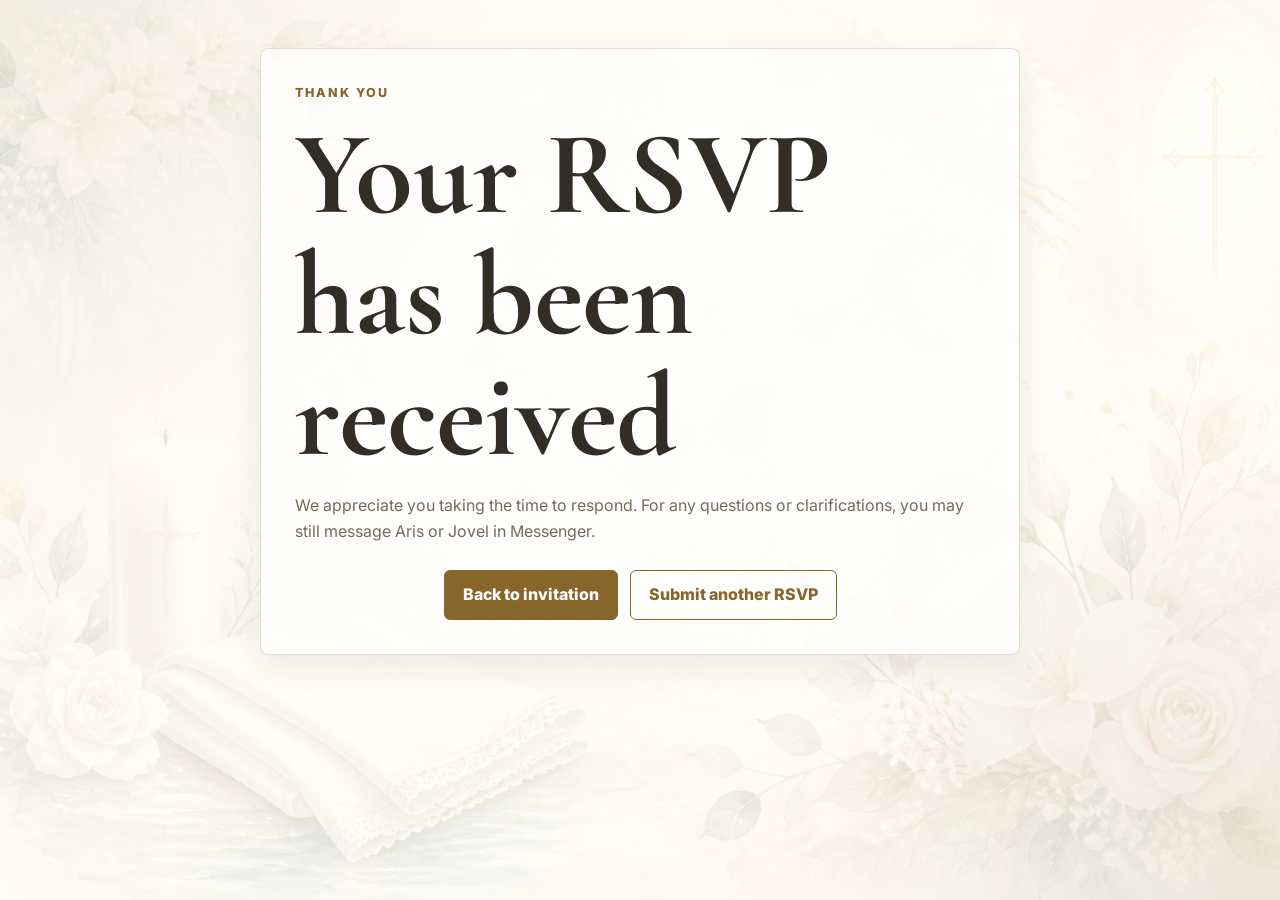
==== confirmation.html @ 17759af7 "Add RSVP confirmation page" ====
<!DOCTYPE html>
<html lang="en">
<head>
    <meta charset="UTF-8">
    <meta name="viewport" content="width=device-width, initial-scale=1.0">
    <title>RSVP Confirmed | Melinoe Zyla Edria Almase Baptism</title>
    <link rel="preconnect" href="https://fonts.googleapis.com">
    <link rel="preconnect" href="https://fonts.gstatic.com" crossorigin>
    <link href="https://fonts.googleapis.com/css2?family=Cormorant+Garamond:wght@500;600;700&family=Inter:wght@400;500;600;700&family=Parisienne&display=swap" rel="stylesheet">
    <link rel="stylesheet" href="styles.css">
</head>
<body class="invitation-opened" data-theme="gold">
    <main class="rsvp-shell">
        <div class="rsvp-layout">
            <section class="rsvp-card">
                <p class="eyebrow">Thank You</p>
                <h1>Your RSVP has been received</h1>
                <p class="helper-text">We appreciate you taking the time to respond. For any questions or clarifications, you may still message Aris or Jovel in Messenger.</p>
                <div class="hero-actions">
                    <a class="button" href="index.html">Back to invitation</a>
                    <a class="button secondary-button" href="rsvp.html">Submit another RSVP</a>
                </div>
            </section>
        </div>
    </main>
</body>
</html>
---- styles.css ----
:root {
    --paper: #fffdf7;
    --paper-strong: #f5ecd7;
    --ink: #332e25;
    --muted: #746b58;
    --accent: #c59a4a;
    --accent-strong: #88652a;
    --accent-soft: #efe1ba;
    --line: rgba(117, 88, 39, 0.2);
    --shadow: 0 18px 60px rgba(66, 45, 34, 0.16);
    --panel: rgba(255, 251, 243, 0.78);
}

* {
    box-sizing: border-box;
}

[hidden] {
    display: none !important;
}

html {
    scroll-behavior: smooth;
}

body {
    margin: 0;
    color: var(--ink);
    background:
        radial-gradient(circle at top left, rgba(197, 154, 74, 0.12), transparent 32%),
        radial-gradient(circle at bottom right, rgba(136, 101, 42, 0.14), transparent 28%),
        var(--paper);
    font-family: "Inter", Arial, sans-serif;
    line-height: 1.6;
}

body:not(.invitation-opened) {
    overflow: hidden;
}

body::before {
    content: "";
    position: fixed;
    inset: 0;
    z-index: -1;
    background-image: url("images/baptism-watercolor-hero.png");
    background-position: center top;
    background-size: cover;
    opacity: 0.16;
}

a {
    color: var(--accent-strong);
    font-weight: 700;
    text-decoration: none;
}

.opening-screen {
    position: fixed;
    inset: 0;
    z-index: 50;
    display: grid;
    place-items: center;
    padding: 28px;
    background:
        linear-gradient(rgba(255, 248, 236, 0.52), rgba(255, 249, 240, 0.88)),
        url("images/baptism-watercolor-hero.png");
    background-position: center;
    background-size: cover;
    transition: opacity 700ms ease, visibility 700ms ease;
}

.opening-screen.is-open {
    opacity: 0;
    visibility: hidden;
    pointer-events: none;
}

.envelope-stage {
    display: grid;
    grid-template-columns: minmax(280px, 420px) minmax(280px, 520px);
    align-items: center;
    gap: clamp(28px, 6vw, 72px);
    width: min(980px, 100%);
}

.envelope {
    position: relative;
    width: min(420px, 86vw);
    aspect-ratio: 1.28;
    margin: auto;
    filter: drop-shadow(0 24px 42px rgba(64, 44, 35, 0.22));
    perspective: 1000px;
}

.envelope-back,
.envelope-left,
.envelope-right,
.envelope-bottom,
.envelope-flap {
    position: absolute;
    inset: 0;
    border-radius: 8px;
}

.envelope-back {
    background: linear-gradient(145deg, #fffaf0, var(--accent-soft));
    border: 1px solid rgba(255, 255, 255, 0.8);
}

.invitation-card {
    position: absolute;
    left: 8%;
    right: 8%;
    bottom: 16%;
    z-index: 2;
    min-height: 74%;
    padding: 30px 22px 20px;
    text-align: center;
    border-radius: 8px;
    border: 1px solid var(--line);
    background: rgba(255, 255, 255, 0.92);
    transform: translateY(38%);
    transition: transform 950ms cubic-bezier(.2, .8, .2, 1);
}

.invitation-card h2 {
    font-size: clamp(2rem, 5vw, 3.5rem);
}

.invitation-card p:last-child {
    margin: 12px 0 0;
    color: var(--muted);
    font-weight: 700;
}

.envelope-left {
    z-index: 3;
    clip-path: polygon(0 0, 52% 50%, 0 100%);
    background: linear-gradient(125deg, #fff4df, var(--accent-soft));
}

.envelope-right {
    z-index: 3;
    clip-path: polygon(100% 0, 48% 50%, 100% 100%);
    background: linear-gradient(235deg, #fff9ee, var(--accent-soft));
}

.envelope-bottom {
    z-index: 4;
    clip-path: polygon(0 100%, 50% 42%, 100% 100%);
    background: linear-gradient(0deg, #fff0d2, var(--accent-soft));
}

.envelope-flap {
    z-index: 5;
    clip-path: polygon(0 0, 50% 58%, 100% 0);
    background: linear-gradient(180deg, #fff8e8, var(--accent-soft));
    transform-origin: top center;
    transition: transform 800ms cubic-bezier(.2, .8, .2, 1), z-index 800ms step-end;
}

.wax-seal {
    position: absolute;
    left: 50%;
    top: 48%;
    z-index: 6;
    display: grid;
    place-items: center;
    width: 54px;
    height: 54px;
    border-radius: 50%;
    background: var(--accent-strong);
    color: #fff;
    font-family: "Cormorant Garamond", Georgia, serif;
    font-size: 2rem;
    line-height: 1;
    transform: translate(-50%, -50%);
    box-shadow: 0 8px 22px rgba(70, 45, 36, 0.22);
    transition: opacity 400ms ease, transform 500ms ease;
}

.opening-copy {
    text-align: center;
}

.opening-copy h1 {
    font-size: clamp(3rem, 9vw, 6.5rem);
}

.opening-copy p:not(.script) {
    width: min(460px, 100%);
    margin: 18px auto 0;
    color: var(--muted);
    font-weight: 600;
}

.opening-screen.is-opening .envelope-flap {
    z-index: 1;
    transform: rotateX(178deg);
}

.opening-screen.is-opening .invitation-card {
    transform: translateY(-18%);
}

.opening-screen.is-opening .wax-seal {
    opacity: 0;
    transform: translate(-50%, -50%) scale(0.7);
}

.floating-petals span {
    position: absolute;
    top: -8%;
    width: 14px;
    height: 22px;
    border-radius: 80% 0 80% 0;
    background: rgba(255, 255, 255, 0.82);
    box-shadow: 0 0 0 1px rgba(197, 154, 74, 0.16);
    animation: petal-fall 9s linear infinite;
}

.floating-petals span:nth-child(1) { left: 10%; animation-delay: 0s; }
.floating-petals span:nth-child(2) { left: 24%; animation-delay: 2s; }
.floating-petals span:nth-child(3) { left: 46%; animation-delay: 1s; }
.floating-petals span:nth-child(4) { left: 64%; animation-delay: 3s; }
.floating-petals span:nth-child(5) { left: 78%; animation-delay: 1.6s; }
.floating-petals span:nth-child(6) { left: 90%; animation-delay: 4s; }

@keyframes petal-fall {
    0% {
        transform: translate3d(0, 0, 0) rotate(0deg);
        opacity: 0;
    }
    12% {
        opacity: 0.9;
    }
    100% {
        transform: translate3d(-42px, 112vh, 0) rotate(280deg);
        opacity: 0;
    }
}

.hero {
    min-height: 94svh;
    display: grid;
    place-items: center;
    padding: 88px 20px 48px;
    background-image:
        linear-gradient(rgba(255, 248, 236, 0.42), rgba(255, 249, 240, 0.8)),
        url("images/baptism-watercolor-hero.png");
    background-position: center;
    background-size: cover;
}

.hero-overlay {
    width: min(780px, 100%);
    text-align: center;
    padding: clamp(24px, 5vw, 54px);
    border: 1px solid rgba(255, 255, 255, 0.72);
    background: var(--panel);
    box-shadow: var(--shadow);
    backdrop-filter: blur(10px);
}

.script {
    margin: 0;
    color: var(--accent-strong);
    font-family: "Parisienne", cursive;
    font-size: clamp(2rem, 7vw, 4.5rem);
    line-height: 1;
}

h1,
h2,
h3 {
    margin: 0;
    font-family: "Cormorant Garamond", Georgia, serif;
    letter-spacing: 0;
    line-height: 1.02;
}

h1 {
    margin-top: 8px;
    font-size: clamp(3rem, 11vw, 7.4rem);
    font-weight: 700;
}

h2 {
    font-size: clamp(2.1rem, 5vw, 4rem);
    font-weight: 700;
}

.parents {
    max-width: 580px;
    margin: 22px auto 0;
    color: var(--muted);
    font-size: 1.05rem;
}

.event-strip {
    display: grid;
    gap: 10px;
    margin: 28px auto 0;
    padding: 18px;
    border-top: 1px solid var(--line);
    border-bottom: 1px solid var(--line);
    color: var(--ink);
    font-weight: 700;
}

.hero-actions {
    display: flex;
    flex-wrap: wrap;
    justify-content: center;
    gap: 12px;
    margin-top: 26px;
}

.button,
.editor-toggle {
    display: inline-flex;
    align-items: center;
    justify-content: center;
    min-height: 46px;
    padding: 11px 18px;
    border: 1px solid var(--accent-strong);
    border-radius: 6px;
    background: var(--accent-strong);
    color: #fff;
    font: inherit;
    font-weight: 800;
    cursor: pointer;
}

.secondary-button,
.button.secondary {
    background: transparent;
    color: var(--accent-strong);
}

main {
    overflow: hidden;
}

section {
    width: min(1080px, calc(100% - 32px));
    margin: 0 auto;
    padding: clamp(48px, 8vw, 88px) 0;
}

.intro-band,
.rsvp,
.attire-section,
.gift-section {
    text-align: center;
}

.intro-band,
.rsvp {
    max-width: 780px;
}

.intro-band p:last-child,
.rsvp p:last-child,
.attire-section p,
.gift-section p {
    margin-top: 18px;
    color: var(--muted);
    font-size: 1.05rem;
}

.eyebrow {
    margin: 0 0 12px;
    color: var(--accent-strong);
    font-size: 0.78rem;
    font-weight: 800;
    letter-spacing: 0.16em;
    text-transform: uppercase;
}

.details-grid {
    display: grid;
    grid-template-columns: repeat(2, minmax(0, 1fr));
    gap: 18px;
}

.details-grid article,
.gallery-card,
.palette-card,
.gift-card,
.attire-guidance article {
    padding: clamp(18px, 4vw, 28px);
    border: 1px solid var(--line);
    border-radius: 8px;
    background: rgba(255, 255, 255, 0.72);
    box-shadow: 0 12px 32px rgba(40, 32, 26, 0.08);
}

.details-grid h2 {
    font-size: clamp(2rem, 4vw, 3.2rem);
}

.gallery-section {
    text-align: center;
}

.gallery-grid {
    display: grid;
    grid-template-columns: repeat(3, minmax(0, 1fr));
    gap: 18px;
    margin-top: 30px;
}

.gallery-card {
    padding: 10px;
}

.gallery-card img {
    display: block;
    width: 100%;
    aspect-ratio: 3 / 4;
    object-fit: cover;
    border-radius: 6px;
}

.palette-grid {
    display: grid;
    grid-template-columns: repeat(4, minmax(0, 1fr));
    gap: 16px;
    margin-top: 28px;
}

.palette-card strong,
.palette-card span,
.gift-card img,
.attire-guidance h3 {
    display: block;
}

.palette-card strong,
.attire-guidance h3 {
    font-size: 1.5rem;
    color: var(--accent-strong);
}

.palette-card span:last-child,
.attire-guidance p:last-child {
    color: var(--muted);
}

.palette-swatch {
    width: 72px;
    height: 72px;
    margin: 0 auto 14px;
    border-radius: 50%;
    border: 1px solid rgba(0, 0, 0, 0.12);
    box-shadow: inset 0 0 0 6px rgba(255, 255, 255, 0.42);
}

.palette-swatch.cream { background: #f4efe3; }
.palette-swatch.champagne { background: #e3cfaa; }
.palette-swatch.beige { background: #d4b997; }
.palette-swatch.taupe { background: #b9a28d; }

.attire-guidance {
    display: grid;
    grid-template-columns: repeat(2, minmax(0, 1fr));
    gap: 18px;
    margin-top: 24px;
}

.godparents {
    text-align: center;
}

.name-list {
    display: flex;
    flex-wrap: wrap;
    justify-content: center;
    gap: 12px;
    margin-top: 28px;
}

.name-list span {
    min-width: 148px;
    padding: 12px 16px;
    border: 1px solid var(--line);
    border-radius: 999px;
    background: var(--paper-strong);
    color: var(--accent-strong);
    font-weight: 800;
}

.schedule {
    border-top: 1px solid var(--line);
    border-bottom: 1px solid var(--line);
}

.schedule ol {
    display: grid;
    grid-template-columns: repeat(4, minmax(0, 1fr));
    gap: 16px;
    margin: 28px 0 0;
    padding: 0;
    list-style: none;
}

.schedule li {
    min-height: 172px;
    padding: 22px;
    border-radius: 8px;
    background: rgba(255, 255, 255, 0.66);
    border: 1px solid var(--line);
}

.schedule strong,
.schedule span {
    display: block;
}

.schedule strong {
    margin-bottom: 10px;
    color: var(--accent-strong);
}

.gift-grid {
    display: grid;
    grid-template-columns: repeat(2, minmax(0, 1fr));
    gap: 18px;
    margin-top: 28px;
}

.gift-card {
    padding: 14px;
}

.gift-card img {
    width: 100%;
    aspect-ratio: 1;
    object-fit: contain;
    border-radius: 6px;
    background: #fff;
}

.gift-card.is-hidden,
.gift-grid.is-hidden {
    display: none;
}

footer {
    padding: 34px 20px;
    text-align: center;
    color: var(--muted);
}

.editor-toggle {
    position: fixed;
    right: 16px;
    bottom: 16px;
    z-index: 11;
    margin: 0;
    box-shadow: var(--shadow);
}

.editor-panel {
    position: fixed;
    top: 0;
    right: 0;
    z-index: 12;
    width: min(420px, 100%);
    height: 100svh;
    overflow: auto;
    padding: 22px;
    background: #fff;
    box-shadow: -18px 0 50px rgba(29, 25, 23, 0.18);
}

.editor-header {
    display: flex;
    align-items: flex-start;
    justify-content: space-between;
    gap: 18px;
    margin-bottom: 18px;
}

.editor-header h2 {
    font-size: 2rem;
}

.icon-button {
    width: 38px;
    height: 38px;
    border: 1px solid var(--line);
    border-radius: 50%;
    background: #fff;
    color: var(--ink);
    font: inherit;
    font-weight: 800;
    cursor: pointer;
}

label {
    display: grid;
    gap: 6px;
    margin-bottom: 14px;
    color: var(--muted);
    font-size: 0.86rem;
    font-weight: 800;
}

input,
textarea,
select {
    width: 100%;
    border: 1px solid var(--line);
    border-radius: 6px;
    padding: 10px 12px;
    color: var(--ink);
    font: inherit;
}

.editor-actions {
    display: flex;
    flex-wrap: wrap;
    gap: 10px;
}

.editor-note {
    color: var(--muted);
    font-size: 0.9rem;
}

.reveal {
    opacity: 0;
    transform: translateY(18px);
    transition: opacity 600ms ease, transform 600ms ease;
}

.reveal.is-visible {
    opacity: 1;
    transform: translateY(0);
}

.rsvp-shell {
    min-height: 100svh;
    padding: 48px 16px 64px;
}

.rsvp-layout {
    width: min(1020px, 100%);
    margin: 0 auto;
    display: grid;
    grid-template-columns: minmax(0, 1fr);
    gap: 18px;
}

.rsvp-card,
.rsvp-side {
    padding: clamp(22px, 4vw, 34px);
    border: 1px solid var(--line);
    border-radius: 8px;
    background: rgba(255, 255, 255, 0.76);
    box-shadow: 0 12px 32px rgba(40, 32, 26, 0.08);
}

.rsvp-card {
    max-width: 760px;
    margin: 0 auto;
    width: 100%;
}

.rsvp-card form {
    display: grid;
    gap: 14px;
    margin-top: 22px;
}

.rsvp-card .form-grid {
    display: grid;
    grid-template-columns: repeat(2, minmax(0, 1fr));
    gap: 14px;
}

.full-width {
    grid-column: 1 / -1;
}

.helper-text,
.status-text,
.rsvp-side p,
.rsvp-side li {
    color: var(--muted);
}

.status-text {
    min-height: 24px;
    margin: 0;
    font-weight: 600;
}

.back-link {
    display: inline-flex;
    margin-bottom: 18px;
}

.hidden-field {
    display: none !important;
}

@media (max-width: 860px) {
    .gallery-grid,
    .palette-grid,
    .details-grid,
    .schedule ol,
    .rsvp-layout,
    .rsvp-card .form-grid,
    .attire-guidance,
    .gift-grid {
        grid-template-columns: 1fr;
    }

    .schedule li {
        min-height: 0;
    }
}

@media (max-width: 760px) {
    .opening-screen {
        padding: 20px;
    }

    .envelope-stage {
        grid-template-columns: 1fr;
        gap: 24px;
    }

    .envelope {
        width: min(340px, 88vw);
    }

    .opening-copy {
        align-self: start;
    }

    .hero {
        min-height: 92svh;
        padding-top: 92px;
    }
}

@media (prefers-reduced-motion: reduce) {
    *,
    *::before,
    *::after {
        animation-duration: 0.01ms !important;
        animation-iteration-count: 1 !important;
        scroll-behavior: auto !important;
        transition-duration: 0.01ms !important;
    }
}
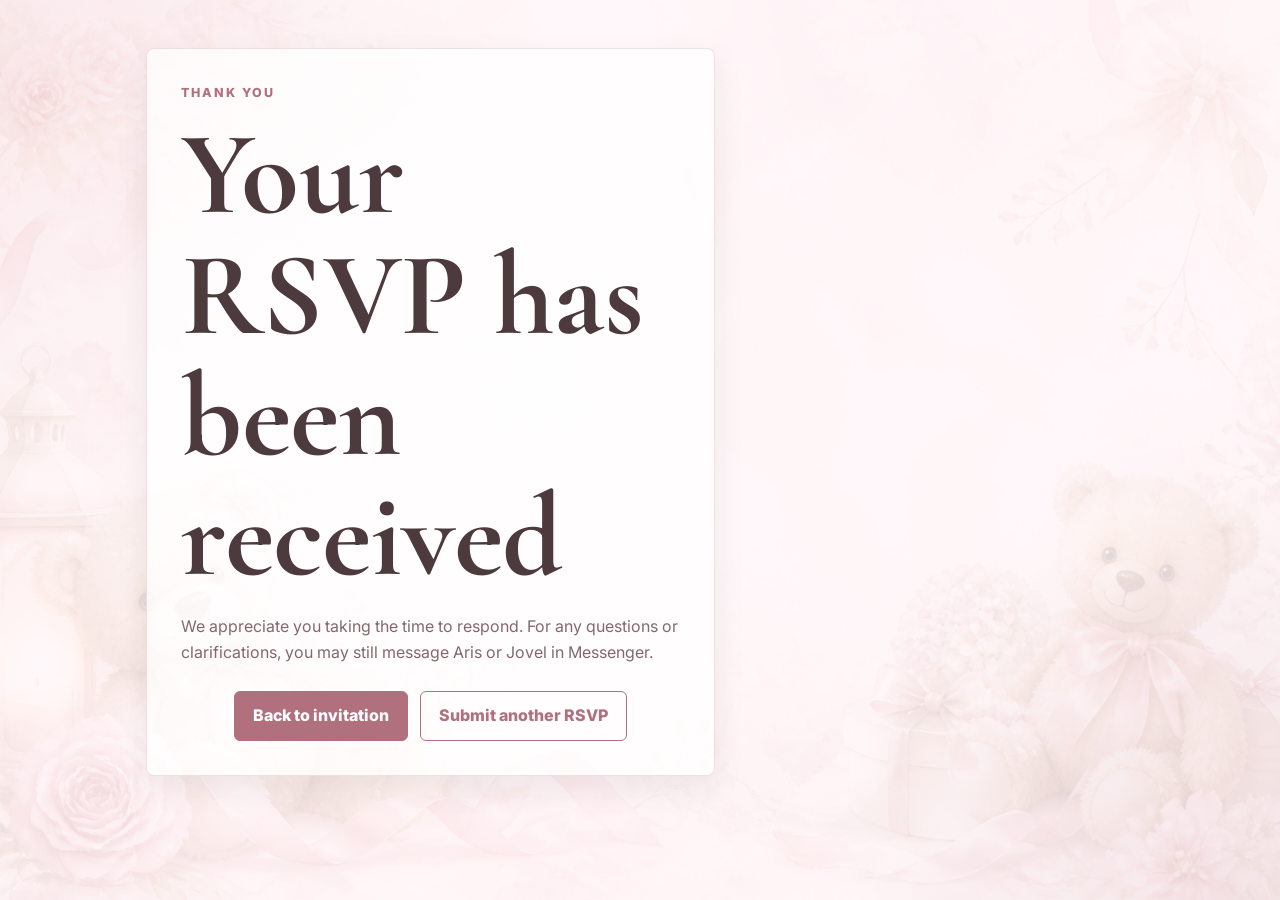
==== commit f876109a: "Switch RSVP confirmation page to blush theme" ====
--- a/confirmation.html
+++ b/confirmation.html
@@ -9,7 +9,7 @@
     <link href="https://fonts.googleapis.com/css2?family=Cormorant+Garamond:wght@500;600;700&family=Inter:wght@400;500;600;700&family=Parisienne&display=swap" rel="stylesheet">
     <link rel="stylesheet" href="styles.css">
 </head>
-<body class="invitation-opened" data-theme="gold">
+<body class="invitation-opened" data-theme="blush">
     <main class="rsvp-shell">
         <div class="rsvp-layout">
             <section class="rsvp-card">
--- a/styles.css
+++ b/styles.css
@@ -1,14 +1,27 @@
 :root {
-    --paper: #fffdf7;
-    --paper-strong: #f5ecd7;
-    --ink: #332e25;
-    --muted: #746b58;
-    --accent: #c59a4a;
-    --accent-strong: #88652a;
-    --accent-soft: #efe1ba;
-    --line: rgba(117, 88, 39, 0.2);
-    --shadow: 0 18px 60px rgba(66, 45, 34, 0.16);
-    --panel: rgba(255, 251, 243, 0.78);
+    --paper: #fff8fb;
+    --paper-strong: #f7e6e9;
+    --ink: #4d3a3d;
+    --muted: #83686d;
+    --accent: #d89aa6;
+    --accent-strong: #b0707d;
+    --accent-soft: #f4d8dd;
+    --line: rgba(176, 112, 125, 0.2);
+    --shadow: 0 18px 60px rgba(94, 62, 69, 0.16);
+    --panel: rgba(255, 248, 250, 0.8);
+}
+
+body[data-theme="blush"] {
+    --paper: #fff8fb;
+    --paper-strong: #f7e6e9;
+    --ink: #4d3a3d;
+    --muted: #83686d;
+    --accent: #d89aa6;
+    --accent-strong: #b0707d;
+    --accent-soft: #f4d8dd;
+    --line: rgba(176, 112, 125, 0.2);
+    --shadow: 0 18px 60px rgba(94, 62, 69, 0.16);
+    --panel: rgba(255, 248, 250, 0.8);
 }
 
 * {
@@ -27,8 +40,8 @@
     margin: 0;
     color: var(--ink);
     background:
-        radial-gradient(circle at top left, rgba(197, 154, 74, 0.12), transparent 32%),
-        radial-gradient(circle at bottom right, rgba(136, 101, 42, 0.14), transparent 28%),
+        radial-gradient(circle at top left, rgba(216, 154, 166, 0.14), transparent 32%),
+        radial-gradient(circle at bottom right, rgba(182, 136, 146, 0.16), transparent 28%),
         var(--paper);
     font-family: "Inter", Arial, sans-serif;
     line-height: 1.6;
@@ -43,10 +56,10 @@
     position: fixed;
     inset: 0;
     z-index: -1;
-    background-image: url("images/baptism-watercolor-hero.png");
+    background-image: url("images/teddy-blush-hero.png");
     background-position: center top;
     background-size: cover;
-    opacity: 0.16;
+    opacity: 0.12;
 }
 
 a {
@@ -63,8 +76,8 @@
     place-items: center;
     padding: 28px;
     background:
-        linear-gradient(rgba(255, 248, 236, 0.52), rgba(255, 249, 240, 0.88)),
-        url("images/baptism-watercolor-hero.png");
+        linear-gradient(rgba(255, 244, 247, 0.52), rgba(255, 246, 249, 0.88)),
+        url("images/teddy-blush-hero.png");
     background-position: center;
     background-size: cover;
     transition: opacity 700ms ease, visibility 700ms ease;
@@ -104,7 +117,7 @@
 }
 
 .envelope-back {
-    background: linear-gradient(145deg, #fffaf0, var(--accent-soft));
+    background: linear-gradient(145deg, #fff6f8, var(--accent-soft));
     border: 1px solid rgba(255, 255, 255, 0.8);
 }
 
@@ -119,7 +132,7 @@
     text-align: center;
     border-radius: 8px;
     border: 1px solid var(--line);
-    background: rgba(255, 255, 255, 0.92);
+    background: rgba(255, 251, 252, 0.94);
     transform: translateY(38%);
     transition: transform 950ms cubic-bezier(.2, .8, .2, 1);
 }
@@ -137,25 +150,25 @@
 .envelope-left {
     z-index: 3;
     clip-path: polygon(0 0, 52% 50%, 0 100%);
-    background: linear-gradient(125deg, #fff4df, var(--accent-soft));
+    background: linear-gradient(125deg, #f9e7ea, var(--accent-soft));
 }
 
 .envelope-right {
     z-index: 3;
     clip-path: polygon(100% 0, 48% 50%, 100% 100%);
-    background: linear-gradient(235deg, #fff9ee, var(--accent-soft));
+    background: linear-gradient(235deg, #fff2f5, var(--accent-soft));
 }
 
 .envelope-bottom {
     z-index: 4;
     clip-path: polygon(0 100%, 50% 42%, 100% 100%);
-    background: linear-gradient(0deg, #fff0d2, var(--accent-soft));
+    background: linear-gradient(0deg, #ecd7cb, var(--accent-soft));
 }
 
 .envelope-flap {
     z-index: 5;
     clip-path: polygon(0 0, 50% 58%, 100% 0);
-    background: linear-gradient(180deg, #fff8e8, var(--accent-soft));
+    background: linear-gradient(180deg, #fff0f4, var(--accent-soft));
     transform-origin: top center;
     transition: transform 800ms cubic-bezier(.2, .8, .2, 1), z-index 800ms step-end;
 }
@@ -215,8 +228,8 @@
     width: 14px;
     height: 22px;
     border-radius: 80% 0 80% 0;
-    background: rgba(255, 255, 255, 0.82);
-    box-shadow: 0 0 0 1px rgba(197, 154, 74, 0.16);
+    background: rgba(255, 235, 240, 0.92);
+    box-shadow: 0 0 0 1px rgba(216, 154, 166, 0.18);
     animation: petal-fall 9s linear infinite;
 }
 
@@ -247,8 +260,8 @@
     place-items: center;
     padding: 88px 20px 48px;
     background-image:
-        linear-gradient(rgba(255, 248, 236, 0.42), rgba(255, 249, 240, 0.8)),
-        url("images/baptism-watercolor-hero.png");
+        linear-gradient(rgba(255, 242, 246, 0.42), rgba(255, 246, 249, 0.82)),
+        url("images/teddy-blush-hero.png");
     background-position: center;
     background-size: cover;
 }
@@ -272,8 +285,7 @@
 }
 
 h1,
-h2,
-h3 {
+h2 {
     margin: 0;
     font-family: "Cormorant Garamond", Georgia, serif;
     letter-spacing: 0;
@@ -350,22 +362,15 @@
 }
 
 .intro-band,
-.rsvp,
-.attire-section,
-.gift-section {
-    text-align: center;
-}
-
-.intro-band,
 .rsvp {
     max-width: 780px;
+    text-align: center;
 }
 
 .intro-band p:last-child,
-.rsvp p:last-child,
-.attire-section p,
-.gift-section p {
-    margin-top: 18px;
+.rsvp p:last-child {
+    margin: 18px auto 0;
+    max-width: 670px;
     color: var(--muted);
     font-size: 1.05rem;
 }
@@ -381,28 +386,69 @@
 
 .details-grid {
     display: grid;
+    grid-template-columns: repeat(3, minmax(0, 1fr));
+    gap: 18px;
+}
+
+.details-grid article,
+.gallery-card {
+    padding: clamp(22px, 4vw, 38px);
+    border: 1px solid var(--line);
+    border-radius: 8px;
+    background: rgba(255, 255, 255, 0.7);
+    box-shadow: 0 12px 32px rgba(40, 32, 26, 0.08);
+}
+
+.details-grid h2 {
+    font-size: clamp(2rem, 4vw, 3.2rem);
+}
+
+.gallery-section {
+    text-align: center;
+}
+
+.location-section {
+    text-align: center;
+}
+
+.location-section p {
+    color: var(--muted);
+}
+
+.map-grid {
+    display: grid;
     grid-template-columns: repeat(2, minmax(0, 1fr));
     gap: 18px;
-}
-
-.details-grid article,
-.gallery-card,
-.palette-card,
-.gift-card,
-.attire-guidance article {
-    padding: clamp(18px, 4vw, 28px);
+    margin-top: 28px;
+}
+
+.map-card {
+    padding: 18px;
     border: 1px solid var(--line);
     border-radius: 8px;
     background: rgba(255, 255, 255, 0.72);
     box-shadow: 0 12px 32px rgba(40, 32, 26, 0.08);
 }
 
-.details-grid h2 {
-    font-size: clamp(2rem, 4vw, 3.2rem);
-}
-
-.gallery-section {
-    text-align: center;
+.map-frame {
+    overflow: hidden;
+    border-radius: 6px;
+    aspect-ratio: 4 / 3;
+    background: rgba(255, 255, 255, 0.88);
+}
+
+.map-frame iframe {
+    width: 100%;
+    height: 100%;
+    border: 0;
+}
+
+.map-card strong {
+    display: block;
+    margin-top: 14px;
+    font-family: "Cormorant Garamond", Georgia, serif;
+    font-size: 1.5rem;
+    color: var(--accent-strong);
 }
 
 .gallery-grid {
@@ -424,11 +470,26 @@
     border-radius: 6px;
 }
 
+.attire-section,
+.gift-section {
+    text-align: center;
+}
+
 .palette-grid {
     display: grid;
     grid-template-columns: repeat(4, minmax(0, 1fr));
     gap: 16px;
     margin-top: 28px;
+}
+
+.palette-card,
+.gift-card,
+.attire-guidance article {
+    padding: 18px;
+    border: 1px solid var(--line);
+    border-radius: 8px;
+    background: rgba(255, 255, 255, 0.72);
+    box-shadow: 0 12px 32px rgba(40, 32, 26, 0.08);
 }
 
 .palette-card strong,
@@ -440,12 +501,14 @@
 
 .palette-card strong,
 .attire-guidance h3 {
+    font-family: "Cormorant Garamond", Georgia, serif;
     font-size: 1.5rem;
     color: var(--accent-strong);
 }
 
 .palette-card span:last-child,
-.attire-guidance p:last-child {
+.attire-guidance p:last-child,
+.gift-section p {
     color: var(--muted);
 }
 
@@ -458,16 +521,40 @@
     box-shadow: inset 0 0 0 6px rgba(255, 255, 255, 0.42);
 }
 
-.palette-swatch.cream { background: #f4efe3; }
-.palette-swatch.champagne { background: #e3cfaa; }
-.palette-swatch.beige { background: #d4b997; }
-.palette-swatch.taupe { background: #b9a28d; }
+.palette-swatch.blush { background: #f3c9d2; }
+.palette-swatch.rose { background: #dca8b3; }
+.palette-swatch.beige { background: #d8b7a0; }
+.palette-swatch.mocha { background: #b89488; }
 
 .attire-guidance {
     display: grid;
     grid-template-columns: repeat(2, minmax(0, 1fr));
     gap: 18px;
     margin-top: 24px;
+}
+
+.gift-grid {
+    display: grid;
+    grid-template-columns: repeat(2, minmax(0, 1fr));
+    gap: 18px;
+    margin-top: 28px;
+}
+
+.gift-card {
+    padding: 14px;
+}
+
+.gift-card img {
+    width: 100%;
+    aspect-ratio: 1;
+    object-fit: contain;
+    border-radius: 6px;
+    background: #fff;
+}
+
+.gift-card.is-hidden,
+.gift-grid.is-hidden {
+    display: none;
 }
 
 .godparents {
@@ -522,30 +609,6 @@
 .schedule strong {
     margin-bottom: 10px;
     color: var(--accent-strong);
-}
-
-.gift-grid {
-    display: grid;
-    grid-template-columns: repeat(2, minmax(0, 1fr));
-    gap: 18px;
-    margin-top: 28px;
-}
-
-.gift-card {
-    padding: 14px;
-}
-
-.gift-card img {
-    width: 100%;
-    aspect-ratio: 1;
-    object-fit: contain;
-    border-radius: 6px;
-    background: #fff;
-}
-
-.gift-card.is-hidden,
-.gift-grid.is-hidden {
-    display: none;
 }
 
 footer {
@@ -651,7 +714,7 @@
     width: min(1020px, 100%);
     margin: 0 auto;
     display: grid;
-    grid-template-columns: minmax(0, 1fr);
+    grid-template-columns: minmax(0, 1.2fr) minmax(280px, 0.8fr);
     gap: 18px;
 }
 
@@ -662,12 +725,6 @@
     border-radius: 8px;
     background: rgba(255, 255, 255, 0.76);
     box-shadow: 0 12px 32px rgba(40, 32, 26, 0.08);
-}
-
-.rsvp-card {
-    max-width: 760px;
-    margin: 0 auto;
-    width: 100%;
 }
 
 .rsvp-card form {
@@ -702,6 +759,89 @@
 .back-link {
     display: inline-flex;
     margin-bottom: 18px;
+}
+
+.video-invite-card {
+    max-width: 860px;
+    width: 100%;
+    margin: 0 auto;
+    text-align: center;
+}
+
+.video-frame {
+    margin-top: 24px;
+    overflow: hidden;
+    border-radius: 8px;
+    border: 1px solid var(--line);
+    background: rgba(255, 255, 255, 0.9);
+    box-shadow: 0 12px 32px rgba(40, 32, 26, 0.08);
+}
+
+.video-frame video {
+    display: block;
+    width: 100%;
+    max-height: 72svh;
+    background: #000;
+}
+
+.invite-badge {
+    display: inline-flex;
+    align-items: center;
+    gap: 8px;
+    margin-top: 10px;
+    padding: 8px 12px;
+    border: 1px solid var(--line);
+    border-radius: 999px;
+    background: var(--paper-strong);
+    color: var(--accent-strong);
+    font-size: 0.9rem;
+    font-weight: 700;
+}
+
+.invite-badge strong {
+    font-family: "Cormorant Garamond", Georgia, serif;
+    font-size: 1.15rem;
+}
+
+.note-panel {
+    margin-top: 18px;
+    padding: 16px 18px;
+    border: 1px solid var(--line);
+    border-radius: 8px;
+    background: rgba(244, 216, 221, 0.34);
+}
+
+.note-panel p {
+    margin: 0;
+}
+
+.confirmation-shell {
+    min-height: 100svh;
+    display: grid;
+    place-items: center;
+    padding: 32px 16px;
+}
+
+.confirmation-card {
+    width: min(640px, 100%);
+    padding: clamp(28px, 5vw, 42px);
+    text-align: center;
+    border: 1px solid var(--line);
+    border-radius: 8px;
+    background: rgba(255, 255, 255, 0.78);
+    box-shadow: var(--shadow);
+}
+
+.confirmation-card p {
+    color: var(--muted);
+}
+
+.confirmation-actions {
+    display: flex;
+    flex-wrap: wrap;
+    justify-content: center;
+    gap: 12px;
+    margin-top: 22px;
 }
 
 .hidden-field {
@@ -716,7 +856,8 @@
     .rsvp-layout,
     .rsvp-card .form-grid,
     .attire-guidance,
-    .gift-grid {
+    .gift-grid,
+    .map-grid {
         grid-template-columns: 1fr;
     }
 
